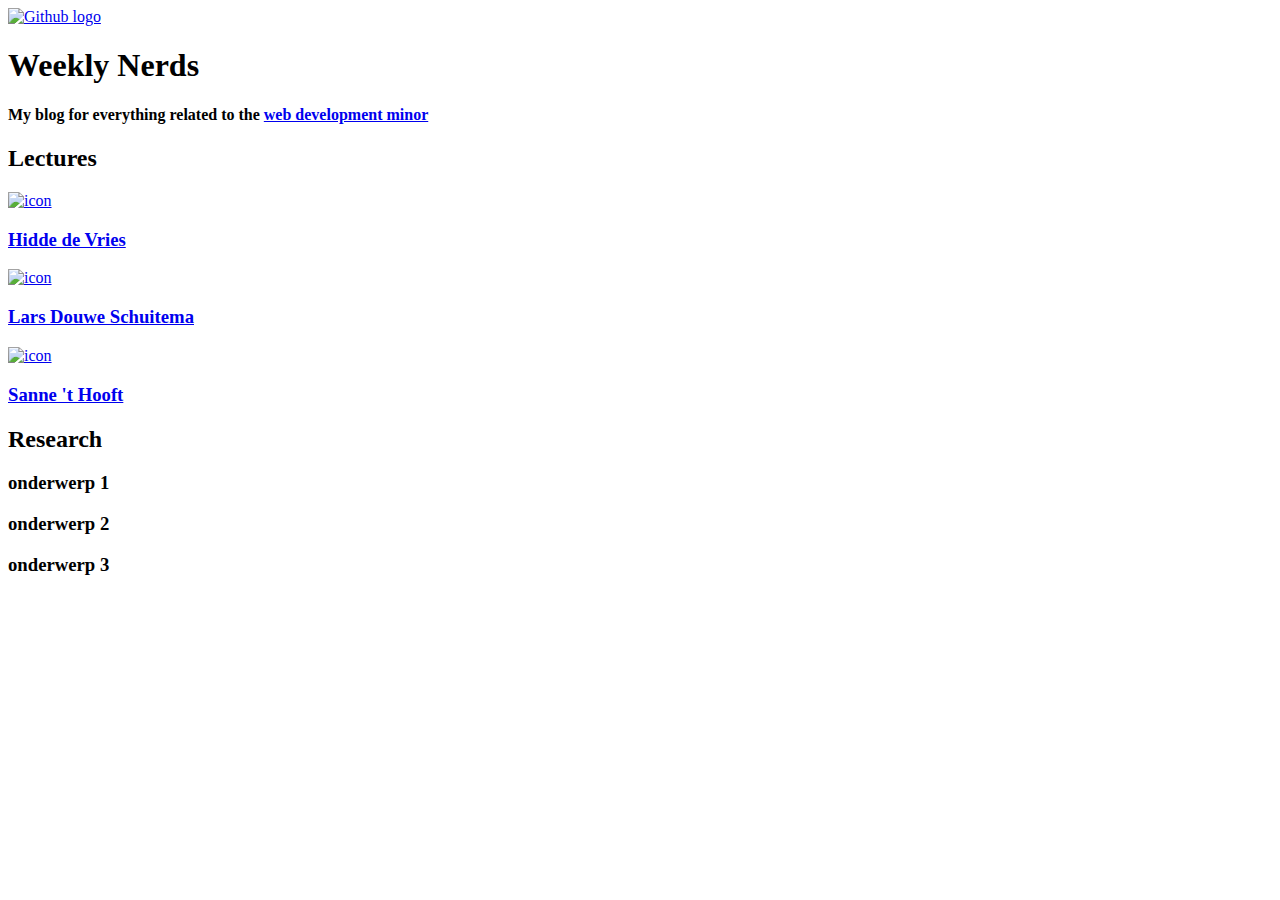
==== docs/index.html @ d891dff7 "changed src to docs (for github pages)" ====
<!DOCTYPE html>
<html lang="en">

<head>
	<meta charset="UTF-8">
	<meta name="viewport" content="width=device-width, initial-scale=1.0">
	<link rel="stylesheet" href="src/styles/overview.css" type="text/css">
	<title>Weekly Nerds</title>
</head>

<body>
	<header>
		<a href="http://github.com/WesselSmit/" target="blank">
			<img src="src/media/images/github_logo_black.svg" id="github" alt="Github logo">
		</a>

		<h1>Weekly Nerds</h1>
		<h4>My blog for everything related to the <a href="https://github.com/cmda-minor-web/weekly-nerd-1920"
				target="blank">web development minor</a></h4>
	</header>

	<main>
		<section>
			<h2>Lectures</h2>

			<div>
				<a href="src/articles/hidde-de-vries.html" target="self">
					<article>
						<img src="src/media/images/article_icon_01.svg" alt="icon">
						<h3>Hidde de Vries</h3>
					</article>
				</a>

				<a href="src/articles/lars-douwe-schuitema.html" target="self">
					<article>
						<img src="src/media/images/article_icon_02.svg" alt="icon">
						<h3>Lars Douwe Schuitema</h3>
					</article>
				</a>

				<a href="src/articles/sanne-t-hooft.html" target="self">
					<article>
						<img src="src/media/images/article_icon_03.svg" alt="icon">
						<h3>Sanne 't Hooft</h3>
					</article>
				</a>
			</div>
		</section>

		<section>
			<h2>Research</h2>

			<div>
				<article>
					<h3>onderwerp 1</h3>
				</article>

				<article>
					<h3>onderwerp 2</h3>
				</article>

				<article>
					<h3>onderwerp 3</h3>
				</article>
			</div>
		</section>
	</main>

	<div id="page-transition"></div>

	<script src="src/scripts/main.js"></script>
</body>

</html>
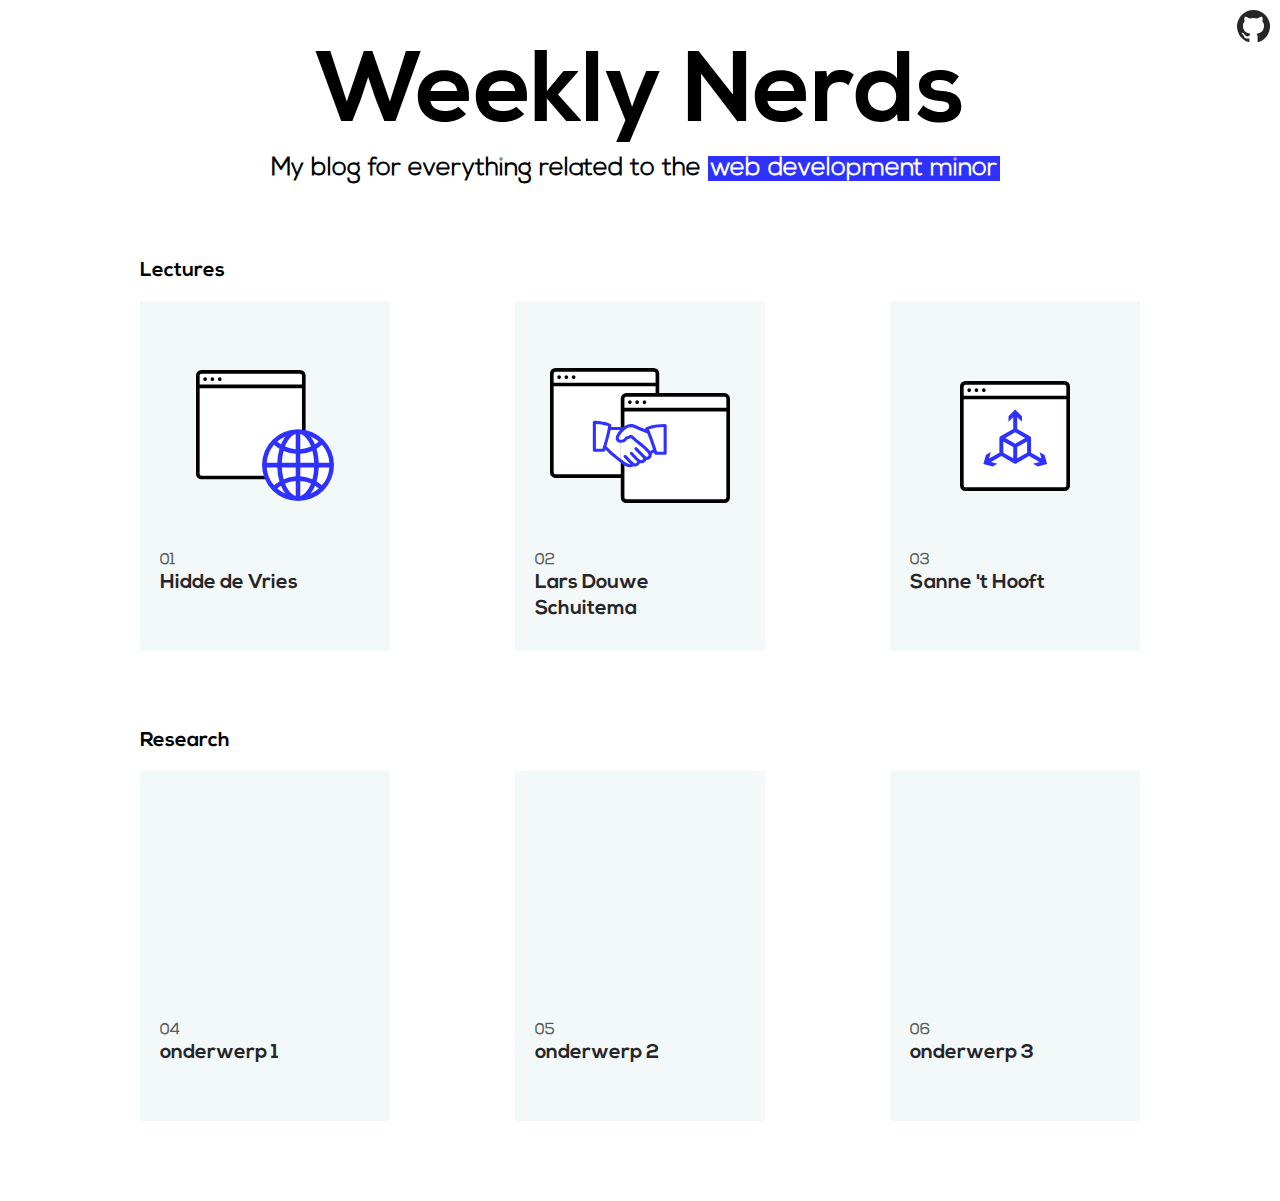
==== commit 81e7e250: "even more link changes" ====
--- a/docs/index.html
+++ b/docs/index.html
@@ -4,14 +4,15 @@
 <head>
 	<meta charset="UTF-8">
 	<meta name="viewport" content="width=device-width, initial-scale=1.0">
-	<link rel="stylesheet" href="src/styles/overview.css" type="text/css">
+	<link rel="stylesheet" href="styles/overview.css" type="text/css">
+	<link rel="stylesheet" href="styles/overview.css" type="text/css">
 	<title>Weekly Nerds</title>
 </head>
 
 <body>
 	<header>
 		<a href="http://github.com/WesselSmit/" target="blank">
-			<img src="src/media/images/github_logo_black.svg" id="github" alt="Github logo">
+			<img src="media/images/github_logo_black.svg" id="github" alt="Github logo">
 		</a>
 
 		<h1>Weekly Nerds</h1>
@@ -24,23 +25,23 @@
 			<h2>Lectures</h2>
 
 			<div>
-				<a href="src/articles/hidde-de-vries.html" target="self">
+				<a href="articles/hidde-de-vries.html" target="self">
 					<article>
-						<img src="src/media/images/article_icon_01.svg" alt="icon">
+						<img src="media/images/article_icon_01.svg" alt="icon">
 						<h3>Hidde de Vries</h3>
 					</article>
 				</a>
 
-				<a href="src/articles/lars-douwe-schuitema.html" target="self">
+				<a href="articles/lars-douwe-schuitema.html" target="self">
 					<article>
-						<img src="src/media/images/article_icon_02.svg" alt="icon">
+						<img src="media/images/article_icon_02.svg" alt="icon">
 						<h3>Lars Douwe Schuitema</h3>
 					</article>
 				</a>
 
-				<a href="src/articles/sanne-t-hooft.html" target="self">
+				<a href="articles/sanne-t-hooft.html" target="self">
 					<article>
-						<img src="src/media/images/article_icon_03.svg" alt="icon">
+						<img src="media/images/article_icon_03.svg" alt="icon">
 						<h3>Sanne 't Hooft</h3>
 					</article>
 				</a>
@@ -68,7 +69,7 @@
 
 	<div id="page-transition"></div>
 
-	<script src="src/scripts/main.js"></script>
+	<script src="scripts/main.js"></script>
 </body>
 
 </html>--- a/docs/styles/overview.css
+++ b/docs/styles/overview.css
@@ -0,0 +1,130 @@
+@font-face {
+	font-family: NexaBold;
+	src: url(../media/fonts/Nexa-Bold.woff);
+}
+
+@font-face {
+	font-family: NexaLight;
+	src: url(../media/fonts/Nexa-Light.woff);
+}
+
+:root {
+	--background-color: white;
+	--text-color: #262628;
+	--highlight-color: #2f32ff;
+	--secondary-color: #f3f8f9;
+}
+
+*:focus {
+	outline: none;
+}
+
+p {
+	line-height: 1.3;
+}
+
+body {
+	margin: 0;
+	background-color: var(--background-color);
+	counter-reset: article;
+}
+
+header {
+	width: 100vw;
+	text-align: center;
+	margin-bottom: 80px;
+}
+
+header a {
+	margin: 10px 10px 0 auto;
+	display: block;
+	width: fit-content;
+}
+
+header h1 {
+	font-family: "NexaBold", Arial, Helvetica, sans-serif;
+	font-size: 100px;
+	margin: 0;
+}
+
+header h4 {
+	font-family: "NexaLight", Arial, Helvetica, sans-serif;
+	font-size: 25px;
+	margin: 0;
+}
+
+header h4 a {
+	display: inline-block;
+	text-decoration: none;
+	background-color: var(--highlight-color);
+	color: var(--background-color);
+	padding: 0 3px;
+}
+
+header h4 a:hover {
+	text-decoration: underline;
+}
+
+section {
+	max-width: 1000px;
+	margin: 0 auto;
+	margin-bottom: 80px;
+}
+
+section h2 {
+	font-family: "NexaBold", Arial, Helvetica, sans-serif;
+	font-size: 20px;
+	margin: 0 0 20px 0;
+}
+
+section div {
+	display: flex;
+	justify-content: space-between;
+}
+
+section div a {
+	text-decoration: none;
+}
+
+article {
+	background-color: var(--secondary-color);
+	color: var(--text-color);
+	width: 250px;
+	height: 350px;
+	cursor: pointer;
+	box-sizing: border-box;
+	padding: 20px;
+	display: grid;
+	grid-template-columns: auto;
+	grid-template-rows: 230px auto;
+	transition: all 300ms;
+	position: relative;
+}
+
+article:hover {
+	background-color: var(--highlight-color);
+	color: var(--background-color);
+	box-shadow: 0 5px 10px rgba(0, 0, 0, 0.5);
+}
+
+article img {
+	justify-self: center;
+	align-self: center;
+}
+
+article h3 {
+	grid-row: 2;
+	margin: 0;
+	font-family: "NexaBold", Arial, Helvetica, sans-serif;
+	font-size: 20px;
+	line-height: 1.3;
+}
+
+article h3::before {
+	counter-increment: article;
+	content: "0"counter(article);
+	font-family: "Nexalight", Arial, Helvetica, sans-serif;
+	font-size: 15px;
+	opacity: 0.75;
+	display: block;
+}--- a/docs/styles/overview.css
+++ b/docs/styles/overview.css
@@ -0,0 +1,130 @@
+@font-face {
+	font-family: NexaBold;
+	src: url(../media/fonts/Nexa-Bold.woff);
+}
+
+@font-face {
+	font-family: NexaLight;
+	src: url(../media/fonts/Nexa-Light.woff);
+}
+
+:root {
+	--background-color: white;
+	--text-color: #262628;
+	--highlight-color: #2f32ff;
+	--secondary-color: #f3f8f9;
+}
+
+*:focus {
+	outline: none;
+}
+
+p {
+	line-height: 1.3;
+}
+
+body {
+	margin: 0;
+	background-color: var(--background-color);
+	counter-reset: article;
+}
+
+header {
+	width: 100vw;
+	text-align: center;
+	margin-bottom: 80px;
+}
+
+header a {
+	margin: 10px 10px 0 auto;
+	display: block;
+	width: fit-content;
+}
+
+header h1 {
+	font-family: "NexaBold", Arial, Helvetica, sans-serif;
+	font-size: 100px;
+	margin: 0;
+}
+
+header h4 {
+	font-family: "NexaLight", Arial, Helvetica, sans-serif;
+	font-size: 25px;
+	margin: 0;
+}
+
+header h4 a {
+	display: inline-block;
+	text-decoration: none;
+	background-color: var(--highlight-color);
+	color: var(--background-color);
+	padding: 0 3px;
+}
+
+header h4 a:hover {
+	text-decoration: underline;
+}
+
+section {
+	max-width: 1000px;
+	margin: 0 auto;
+	margin-bottom: 80px;
+}
+
+section h2 {
+	font-family: "NexaBold", Arial, Helvetica, sans-serif;
+	font-size: 20px;
+	margin: 0 0 20px 0;
+}
+
+section div {
+	display: flex;
+	justify-content: space-between;
+}
+
+section div a {
+	text-decoration: none;
+}
+
+article {
+	background-color: var(--secondary-color);
+	color: var(--text-color);
+	width: 250px;
+	height: 350px;
+	cursor: pointer;
+	box-sizing: border-box;
+	padding: 20px;
+	display: grid;
+	grid-template-columns: auto;
+	grid-template-rows: 230px auto;
+	transition: all 300ms;
+	position: relative;
+}
+
+article:hover {
+	background-color: var(--highlight-color);
+	color: var(--background-color);
+	box-shadow: 0 5px 10px rgba(0, 0, 0, 0.5);
+}
+
+article img {
+	justify-self: center;
+	align-self: center;
+}
+
+article h3 {
+	grid-row: 2;
+	margin: 0;
+	font-family: "NexaBold", Arial, Helvetica, sans-serif;
+	font-size: 20px;
+	line-height: 1.3;
+}
+
+article h3::before {
+	counter-increment: article;
+	content: "0"counter(article);
+	font-family: "Nexalight", Arial, Helvetica, sans-serif;
+	font-size: 15px;
+	opacity: 0.75;
+	display: block;
+}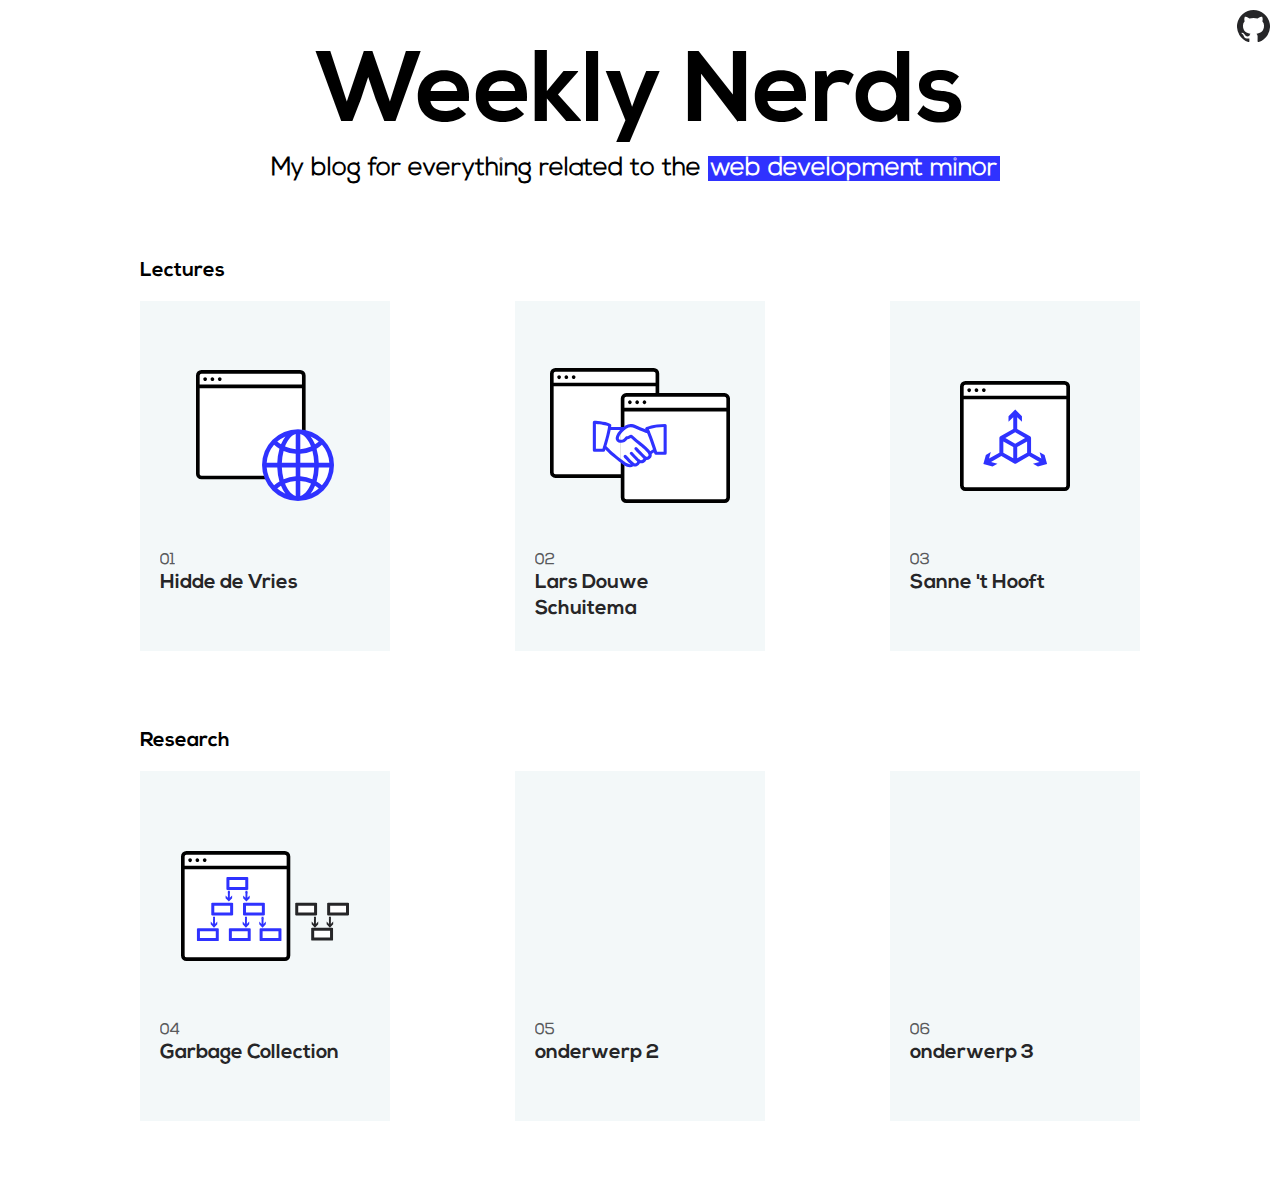
==== commit 9dcdc2cd: "article 4 icon + updated back buttons for development" ====
--- a/docs/index.html
+++ b/docs/index.html
@@ -4,7 +4,6 @@
 <head>
 	<meta charset="UTF-8">
 	<meta name="viewport" content="width=device-width, initial-scale=1.0">
-	<link rel="stylesheet" href="styles/overview.css" type="text/css">
 	<link rel="stylesheet" href="styles/overview.css" type="text/css">
 	<title>Weekly Nerds</title>
 </head>
@@ -25,21 +24,21 @@
 			<h2>Lectures</h2>
 
 			<div>
-				<a href="articles/hidde-de-vries.html" target="self">
+				<a href="articles/hidde-de-vries.html">
 					<article>
 						<img src="media/images/article_icon_01.svg" alt="icon">
 						<h3>Hidde de Vries</h3>
 					</article>
 				</a>
 
-				<a href="articles/lars-douwe-schuitema.html" target="self">
+				<a href="articles/lars-douwe-schuitema.html">
 					<article>
 						<img src="media/images/article_icon_02.svg" alt="icon">
 						<h3>Lars Douwe Schuitema</h3>
 					</article>
 				</a>
 
-				<a href="articles/sanne-t-hooft.html" target="self">
+				<a href="articles/sanne-t-hooft.html">
 					<article>
 						<img src="media/images/article_icon_03.svg" alt="icon">
 						<h3>Sanne 't Hooft</h3>
@@ -52,9 +51,12 @@
 			<h2>Research</h2>
 
 			<div>
-				<article>
-					<h3>onderwerp 1</h3>
-				</article>
+				<a href="articles/garbage-collection.html">
+					<article>
+						<img src="media/images/article_icon_04.svg" alt="icon">
+						<h3>Garbage Collection</h3>
+					</article>
+				</a>
 
 				<article>
 					<h3>onderwerp 2</h3>
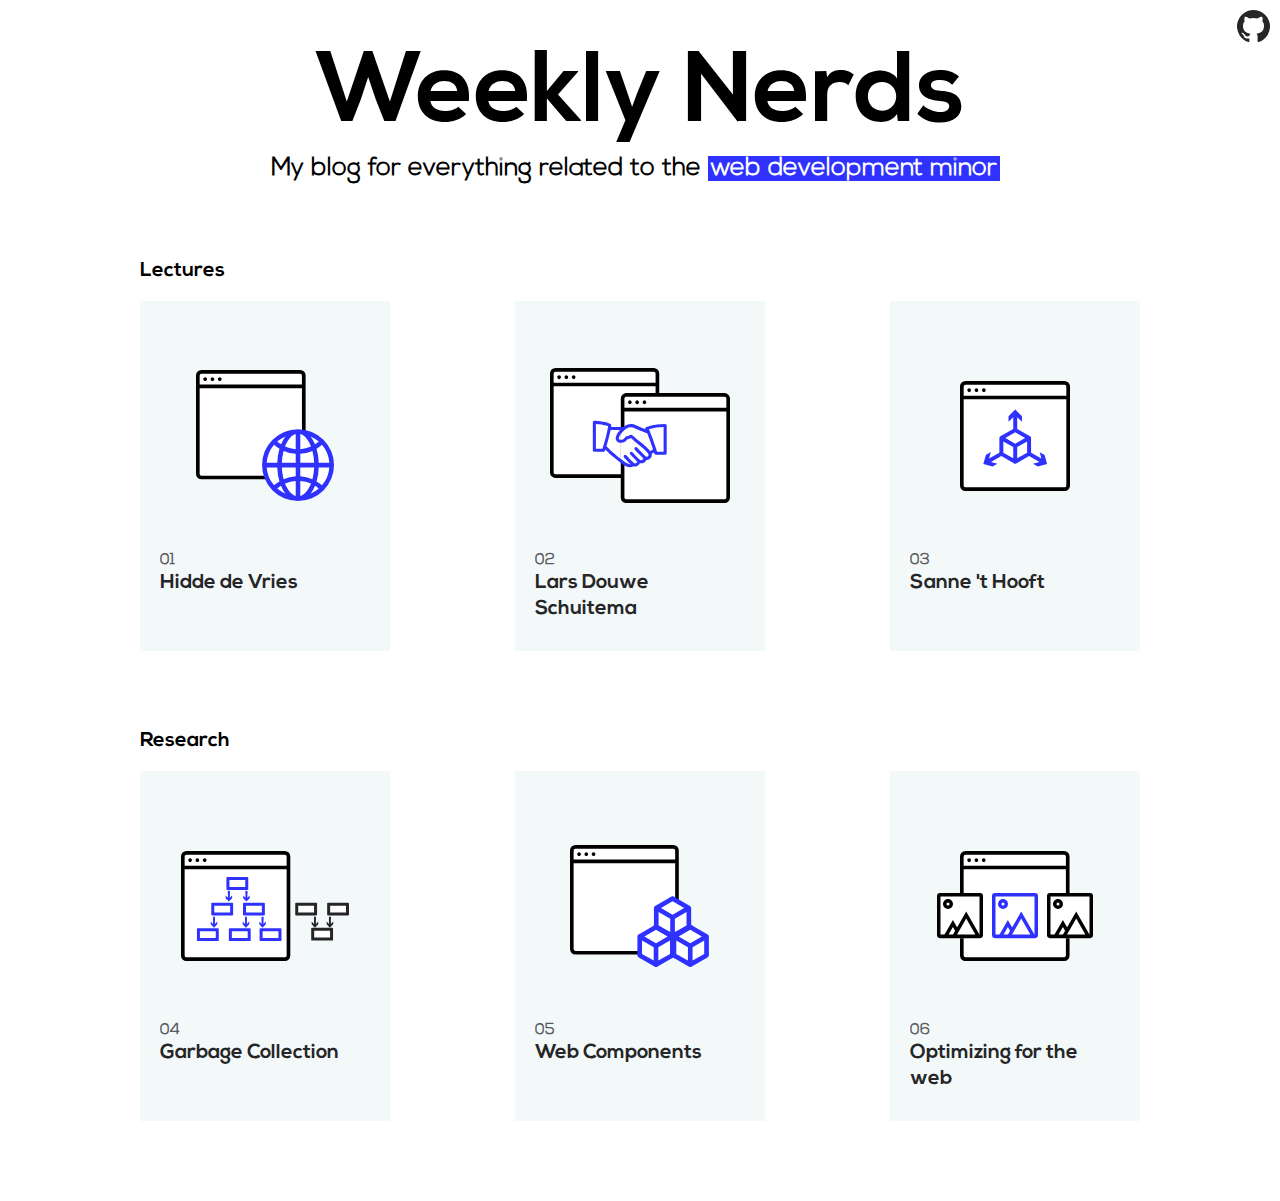
==== commit 017c014e: "added icons + blank html pages" ====
--- a/docs/index.html
+++ b/docs/index.html
@@ -58,13 +58,19 @@
 					</article>
 				</a>
 
-				<article>
-					<h3>onderwerp 2</h3>
-				</article>
+				<a href="articles/web-components.html">
+					<article>
+						<img src="media/images/article_icon_05.svg" alt="icon">
+						<h3>Web Components</h3>
+					</article>
+				</a>
 
-				<article>
-					<h3>onderwerp 3</h3>
-				</article>
+				<a href="articles/optimizing-for-the-web.html">
+					<article>
+						<img src="media/images/article_icon_06.svg" alt="icon">
+						<h3>Optimizing for the web</h3>
+					</article>
+				</a>
 			</div>
 		</section>
 	</main>
